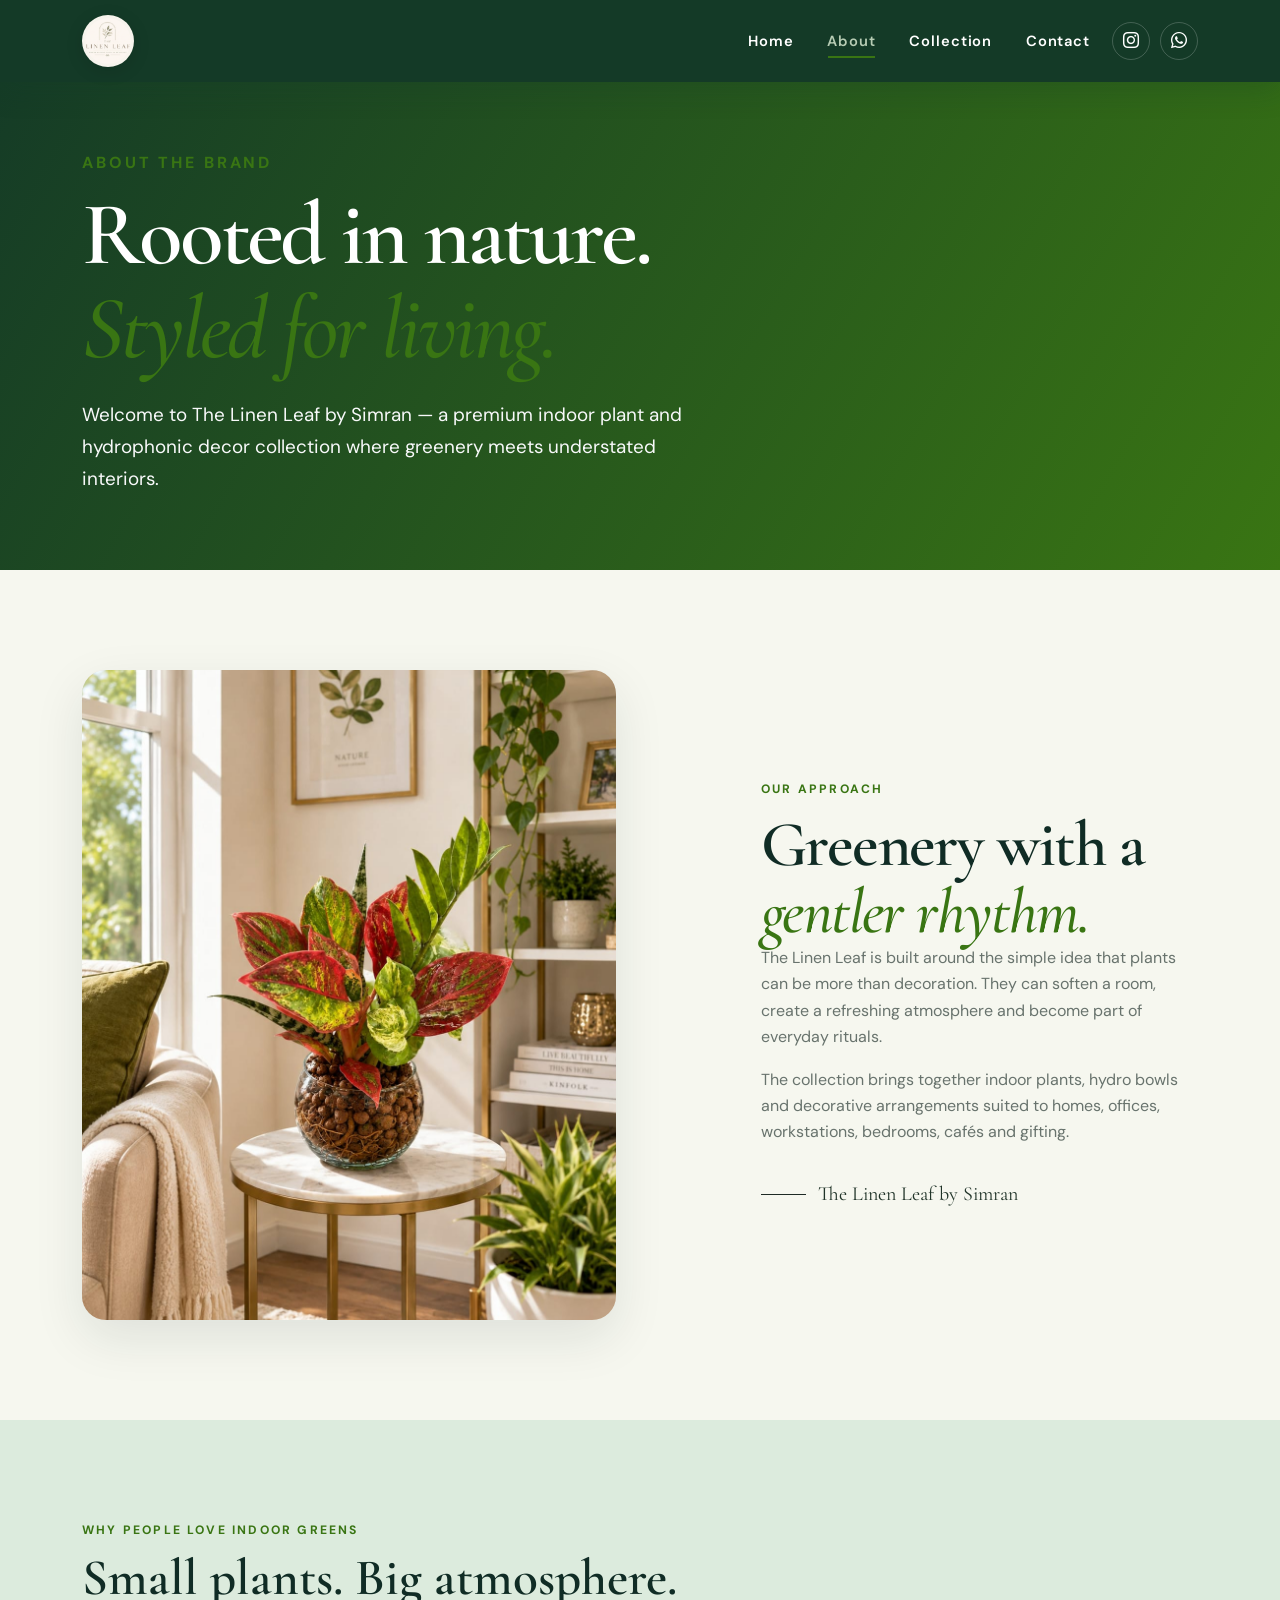
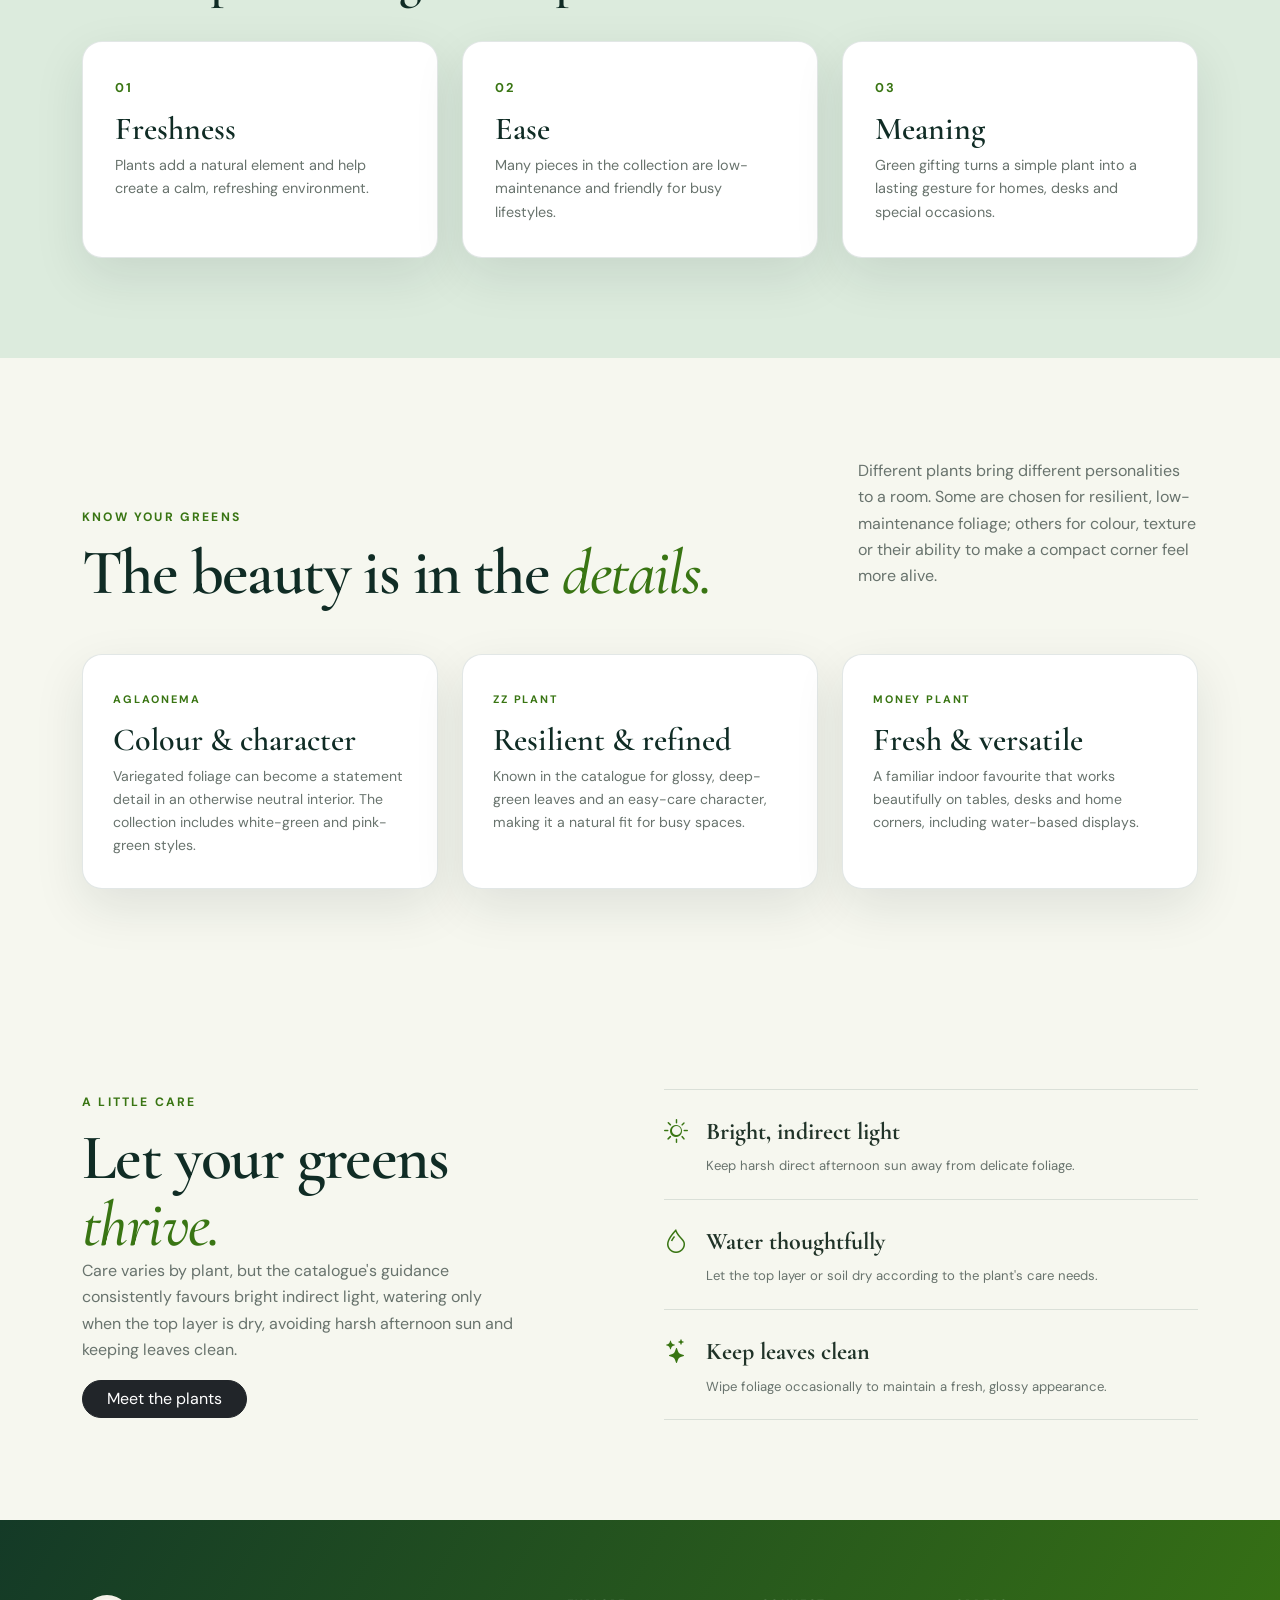
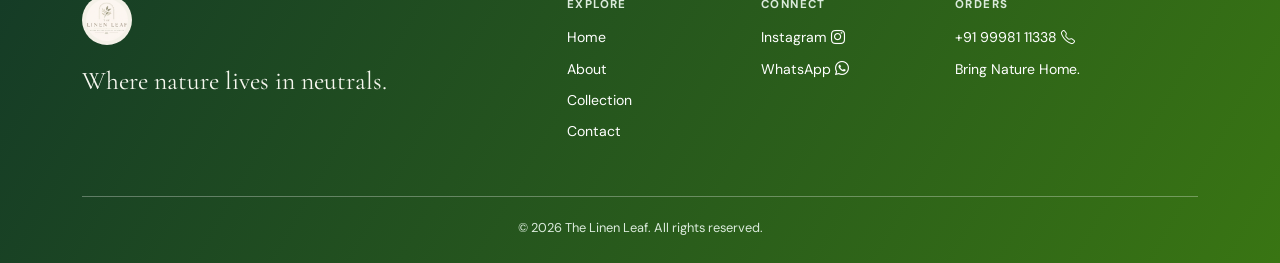
==== about.html @ dee474bd "Initial website upload" ====
<!DOCTYPE html>
<html lang="en">
<head>
  <meta charset="UTF-8">
  <meta name="viewport" content="width=device-width, initial-scale=1">
  <meta name="description" content="About The Linen Leaf by Simran.">
  <title>About | The Linen Leaf</title>
  <link rel="icon" href="assets/images/logo.webp">
  <link href="https://cdn.jsdelivr.net/npm/bootstrap@5.3.3/dist/css/bootstrap.min.css" rel="stylesheet">
  <link href="https://cdn.jsdelivr.net/npm/bootstrap-icons@1.11.3/font/bootstrap-icons.css" rel="stylesheet">
  <link href="https://fonts.googleapis.com/css2?family=Cormorant+Garamond:wght@500;600;700&family=DM+Sans:wght@400;500;600;700&display=swap" rel="stylesheet">
  <link rel="stylesheet" href="assets/css/style.css">
</head>
<body class="inner-page">
  <nav class="navbar navbar-expand-lg fixed-top site-nav" data-nav>
    <div class="container">
      <a class="navbar-brand brand-lockup" href="index.html" aria-label="The Linen Leaf home">
        <img src="assets/images/logo.webp" alt="The Linen Leaf logo">
        <!-- <span>The Linen Leaf</span> -->
      </a>
      <button class="navbar-toggler border-0 shadow-none" type="button" data-bs-toggle="collapse" data-bs-target="#mainNav" aria-controls="mainNav" aria-expanded="false" aria-label="Toggle navigation">
        <i class="bi bi-list fs-2"></i>
      </button>
      <div class="collapse navbar-collapse" id="mainNav">
        <ul class="navbar-nav ms-auto align-items-lg-center gap-lg-2">
          <li class="nav-item"><a class="nav-link" href="index.html">Home</a></li><li class="nav-item"><a class="nav-link active" href="about.html">About</a></li><li class="nav-item"><a class="nav-link" href="collection.html">Collection</a></li><li class="nav-item"><a class="nav-link" href="contact.html">Contact</a></li>
          <li class="nav-item social-nav-item">
            <a class="social-nav-link" href="https://instagram.com/the.linenleaf" target="_blank" rel="noopener" aria-label="Instagram">
              <i class="bi bi-instagram"></i>
            </a>
          </li>
          <li class="nav-item social-nav-item">
            <a class="social-nav-link" href="https://wa.me/919998111338" target="_blank" rel="noopener" aria-label="WhatsApp">
              <i class="bi bi-whatsapp"></i>
            </a>
          </li>
        </ul>
      </div>
    </div>
  </nav>

  <header class="page-hero">
    <div class="container">
      <div class="page-hero-copy reveal">
        <p class="eyebrow fs-6">About the brand</p>
        <h1>Rooted in nature.<br><em>Styled for living.</em></h1>
        <p class="text-light">Welcome to The Linen Leaf by Simran — a premium indoor plant and hydrophonic decor collection where greenery meets understated interiors.</p>
      </div>
    </div>
  </header>

  <main>
    <section class="section-space about-story">
      <div class="container">
        <div class="row g-5 align-items-center">
          <div class="col-lg-6 reveal">
            <div class="image-frame tall"><img src="assets/images/mixed-bouquet.jpg" alt="Mixed Bouquet Decorative plant arrangement" loading="lazy"></div>
          </div>
          <div class="col-lg-5 ms-auto reveal">
            <p class="eyebrow">Our approach</p>
            <h2 class="display-title">Greenery with a <em>gentler rhythm.</em></h2>
            <p class="body-copy">The Linen Leaf is built around the simple idea that plants can be more than decoration. They can soften a room, create a refreshing atmosphere and become part of everyday rituals.</p>
            <p class="body-copy">The collection brings together indoor plants, hydro bowls and decorative arrangements suited to homes, offices, workstations, bedrooms, cafés and gifting.</p>
            <div class="signature-line"><span></span> The Linen Leaf by Simran</div>
          </div>
        </div>
      </div>
    </section>

    <section class="soft-section section-space">
      <div class="container">
        <div class="section-heading reveal">
          <div><p class="eyebrow">Why people love indoor greens</p><h2>Small plants. Big atmosphere.</h2></div>
        </div>
        <div class="row g-4">
          <div class="col-md-4 reveal"><div class="number-card"><span>01</span><h3>Freshness</h3><p>Plants add a natural element and help create a calm, refreshing environment.</p></div></div>
          <div class="col-md-4 reveal"><div class="number-card"><span>02</span><h3>Ease</h3><p>Many pieces in the collection are low-maintenance and friendly for busy lifestyles.</p></div></div>
          <div class="col-md-4 reveal"><div class="number-card"><span>03</span><h3>Meaning</h3><p>Green gifting turns a simple plant into a lasting gesture for homes, desks and special occasions.</p></div></div>
        </div>
      </div>
    </section>

    <section class="plant-guide section-space">
      <div class="container">
        <div class="row align-items-end g-5 mb-5">
          <div class="col-lg-7 reveal"><p class="eyebrow">Know your greens</p><h2 class="display-title">The beauty is in the <em>details.</em></h2></div>
          <div class="col-lg-4 ms-auto reveal"><p class="muted-copy">Different plants bring different personalities to a room. Some are chosen for resilient, low-maintenance foliage; others for colour, texture or their ability to make a compact corner feel more alive.</p></div>
        </div>
        <div class="row g-4">
          <div class="col-md-4 reveal"><article class="guide-card"><span>Aglaonema</span><h3>Colour & character</h3><p>Variegated foliage can become a statement detail in an otherwise neutral interior. The collection includes white-green and pink-green styles.</p></article></div>
          <div class="col-md-4 reveal"><article class="guide-card"><span>ZZ Plant</span><h3>Resilient & refined</h3><p>Known in the catalogue for glossy, deep-green leaves and an easy-care character, making it a natural fit for busy spaces.</p></article></div>
          <div class="col-md-4 reveal"><article class="guide-card"><span>Money Plant</span><h3>Fresh & versatile</h3><p>A familiar indoor favourite that works beautifully on tables, desks and home corners, including water-based displays.</p></article></div>
        </div>
      </div>
    </section>

    <section class="care-section section-space">
      <div class="container">
        <div class="row align-items-center g-5">
          <div class="col-lg-5 reveal">
            <p class="eyebrow">A little care</p>
            <h2 class="display-title">Let your greens <em>thrive.</em></h2>
            <p class="body-copy">Care varies by plant, but the catalogue's guidance consistently favours bright indirect light, watering only when the top layer is dry, avoiding harsh afternoon sun and keeping leaves clean.</p>
            <a href="collection.html" class="btn btn-dark rounded-pill px-4">Meet the plants</a>
          </div>
          <div class="col-lg-6 ms-auto reveal">
            <div class="care-list">
              <div><i class="bi bi-brightness-high"></i><span><strong>Bright, indirect light</strong><small>Keep harsh direct afternoon sun away from delicate foliage.</small></span></div>
              <div><i class="bi bi-droplet"></i><span><strong>Water thoughtfully</strong><small>Let the top layer or soil dry according to the plant's care needs.</small></span></div>
              <div><i class="bi bi-stars"></i><span><strong>Keep leaves clean</strong><small>Wipe foliage occasionally to maintain a fresh, glossy appearance.</small></span></div>
            </div>
          </div>
        </div>
      </div>
    </section>
  </main>

  <footer class="site-footer"><div class="container"><div class="row g-5">
    <div class="col-lg-5"><img src="assets/images/logo.webp" class="footer-logo" alt="The Linen Leaf logo"><p class="footer-tagline">Where nature lives in neutrals.</p></div>
    <div class="col-6 col-lg-2"><p class="footer-label">Explore</p><a href="index.html">Home</a><a href="about.html">About</a><a href="collection.html">Collection</a><a href="contact.html">Contact</a></div>
    <div class="col-6 col-lg-2"><p class="footer-label">Connect</p><a href="https://instagram.com/the.linenleaf" target="_blank" rel="noopener">Instagram <i class="bi bi-instagram"></i></a><a href="https://wa.me/919998111338" target="_blank" rel="noopener">WhatsApp  <i class="bi bi-whatsapp"></i></a></div>
    <div class="col-lg-3"><p class="footer-label">Orders</p><a href="tel:+919998111338">+91 99981 11338 <i class="bi bi-telephone"></i></a><p class="small mt-2 mb-0">Bring Nature Home.</p></div>
  </div><div class="footer-bottom text-center">© <span data-year></span> The Linen Leaf. All rights reserved.</div></div></footer>
  <button class="back-top" data-back-top aria-label="Back to top"><i class="bi bi-arrow-up"></i></button>
  <script src="https://cdn.jsdelivr.net/npm/bootstrap@5.3.3/dist/js/bootstrap.bundle.min.js"></script><script src="assets/js/script.js"></script>
</body></html>
---- assets/css/style.css ----
/* FORCE THE LINEN LEAF GREEN THEME */

html,
body {
  background-color: #F6F7EF !important;
  color: #203328 !important;
}

.site-nav,
.site-nav.scrolled,
.site-nav.solid-nav,
nav.navbar {
  background-color: #143A27 !important;
}

.site-nav a,
nav.navbar a {
  color: #FFFFFF !important;
}

.site-footer,
footer {
  background-color: #143A27 !important;
  color: #FFFFFF !important;
}

.site-footer a,
footer a {
  color: #DCEBDD !important;
}

.hero,
.hero-section {
  background-color: #143A27 !important;
}

.page-hero {
  background: linear-gradient(120deg, #143A27, #397513) !important;
}

.statement-band,
.soft-section,
.catalogue-note {
  background-color: #DCEBDD !important;
}

button,
.btn-success,
.btn-primary,
.nav-cta {
  background-color: #1F5135 !important;
  border-color: #1F5135 !important;
  color: #FFFFFF !important;
}

button:hover,
.btn-success:hover,
.btn-primary:hover {
  background-color: #397513 !important;
  border-color: #397513 !important;
}

a {
  accent-color: #397513;
}

.form-control:focus,
.form-select:focus {
  border-color: #397513 !important;
  box-shadow: 0 0 0 0.2rem rgba(57, 117, 19, 0.18) !important;
}

.card,
.product-card,
.feature-card,
.contact-form-wrap {
  border-color: rgba(31, 81, 53, 0.14);
}

::selection {
  background: #397513;
  color: #FFFFFF;
}


/* =========================================
   THE LINEN LEAF - HEADER & FOOTER THEME
   ========================================= */

/* HEADER */
.site-nav,
.site-nav.scrolled,
.site-nav.solid-nav {
    background: #143A27 !important;
    background-color: #143A27 !important;
    box-shadow: 0 8px 28px rgba(20, 58, 39, 0.25) !important;
}

/* HEADER LOGO TEXT */
.site-nav .brand-lockup,
.site-nav .brand-lockup span {
    color: #FFFFFF !important;
}

/* NAVIGATION LINKS */
.site-nav .nav-link,
.site-nav .social-nav-link {
    color: #FFFFFF !important;
}

/* NAVIGATION HOVER */
.site-nav .nav-link:hover,
.site-nav .nav-link.active {
    color: #B7CCB4 !important;
}

/* NAVIGATION UNDERLINE */
.site-nav .nav-link::after {
    background: #397513 !important;
}

/* CONTACT BUTTON IN HEADER */
.site-nav .nav-cta {
    background: transparent !important;
    border: 1px solid #DCEBDD !important;
    color: #FFFFFF !important;
}

.site-nav .nav-cta:hover {
    background: #397513 !important;
    border-color: #397513 !important;
    color: #FFFFFF !important;
}

/* MOBILE MENU */
.site-nav .navbar-collapse {
    background-color: #143A27 !important;
}

/* MOBILE MENU TOGGLE */
.site-nav .navbar-toggler {
    color: #FFFFFF !important;
    border-color: #DCEBDD !important;
}

/* FOOTER */
.site-footer {
    background: #143A27 !important;
    background-color: #143A27 !important;
    color: #FFFFFF !important;
}

/* FOOTER HEADINGS */
.site-footer .footer-label {
    color: #B7CCB4 !important;
}

/* FOOTER BRAND TAGLINE */
.site-footer .footer-tagline {
    color: #DCEBDD !important;
}

/* FOOTER LINKS */
.site-footer a {
    color: #FFFFFF !important;
}

/* FOOTER LINK HOVER */
.site-footer a:hover {
    color: #B7CCB4 !important;
    opacity: 1 !important;
}

/* FOOTER BOTTOM COPYRIGHT */
.site-footer .footer-bottom {
    color: #DCEBDD !important;
    border-top-color: rgba(220, 235, 221, 0.25) !important;
}


* {
  box-sizing: border-box
}

html {
  scroll-behavior: smooth
}

body {
  margin: 0;
  background: var(--paper);
  color: var(--ink);
  font-family: "DM Sans", sans-serif;
  line-height: 1.7
}

h1,
h2,
h3 {
  font-family: "Cormorant Garamond", serif;
  line-height: .95;
  font-weight: 600
}

a {
  color: inherit;
  text-decoration: none
}

.site-nav {
  padding: 10px 0;
  background: rgba(23, 38, 31, .96);
  backdrop-filter: blur(18px);
  -webkit-backdrop-filter: blur(18px);
  box-shadow: 0 8px 28px rgba(10, 20, 15, .16);
  color: #fff;
  transition: background .25s ease, box-shadow .25s ease, padding .25s ease;
  z-index: 1030;
}

.site-nav.scrolled,
.site-nav.solid-nav {
  background: rgba(23, 38, 31, .985);
  box-shadow: 0 10px 32px rgba(10, 20, 15, .22);
}

.brand-lockup {
  display: flex;
  align-items: center;
  gap: 12px;
  font-family: "Cormorant Garamond", serif;
  font-size: 1.45rem;
  font-weight: 700;
  letter-spacing: .045em;
  color: #fff !important;
  white-space: nowrap;
}

.brand-lockup img {
  width: 68px;
  height: 68px;
  object-fit: contain;
  border-radius: 50%;
  background: #F7F4ED;
  padding: 3px;
  box-shadow: 0 4px 18px rgba(0, 0, 0, .12);
}

.nav-link {
  font-size: .84rem;
  letter-spacing: .06em;
  padding: .62rem .82rem !important;
  position: relative;
  color: rgba(255, 255, 255, .9) !important;
  transition: color .2s ease;
}

.nav-link:hover,
.nav-link.active {
  color: #fff !important
}

.nav-link:after {
  content: "";
  position: absolute;
  left: .82rem;
  right: .82rem;
  bottom: .28rem;
  height: 2px;
  background: var(--gold);
  transform: scaleX(0);
  transform-origin: left;
  transition: .25s
}

.nav-link:hover:after,
.nav-link.active:after {
  transform: scaleX(1)
}

.nav-cta {
  border: 1px solid rgba(255, 255, 255, .48);
  border-radius: 100px;
  margin-left: .35rem;
  padding-left: 1.05rem !important;
  padding-right: 1.05rem !important
}

.nav-cta:hover {
  background: #fff;
  color: var(--deep) !important
}

.nav-cta:after {
  display: none
}

.social-nav-item {
  margin-left: 2px
}

.social-nav-link {
  width: 39px;
  height: 39px;
  border: 1px solid rgba(255, 255, 255, .25);
  border-radius: 50%;
  display: grid;
  place-items: center;
  color: #fff !important;
  font-size: 1rem;
  transition: transform .2s ease, background .2s ease, border-color .2s ease;
}

.social-nav-link:hover {
  transform: translateY(-2px);
  background: rgba(255, 255, 255, .12);
  border-color: rgba(255, 255, 255, .6)
}

.navbar-toggler {
  color: #fff !important
}

.navbar-toggler:focus {
  box-shadow: 0 0 0 .2rem rgba(197, 166, 107, .25) !important
}

.hero {
  min-height: 100vh;
  position: relative;
  display: flex;
  align-items: center;
  overflow: hidden;
  background: var(--deep)
}

.hero-video {
  position: absolute;
  inset: 0;
  width: 100%;
  height: 100%;
  object-fit: cover
}

.hero-overlay {
  position: absolute;
  inset: 0;
  background: linear-gradient(90deg, rgba(12, 25, 18, .76), rgba(20, 39, 29, .28) 65%, rgba(12, 25, 18, .42))
}

.hero-content {
  position: relative;
  z-index: 2;
  color: #fff
}

.hero-copy {
  max-width: 760px;
  padding-top: 60px
}

.eyebrow {
  font-size: .72rem;
  letter-spacing: .22em;
  text-transform: uppercase;
  font-weight: 700;
  margin-bottom: 1rem;
  color: var(--sage)
}

.hero .eyebrow,
.hero-copy .eyebrow {
  color: rgba(255, 255, 255, .78)
}

.hero h1 {
  font-size: clamp(4rem, 9vw, 8.4rem);
  margin: 0 0 1.5rem;
  letter-spacing: -.04em
}

em {
  font-style: italic;
  font-weight: 500
}

.hero-lead {
  font-size: 1.05rem;
  max-width: 580px;
  color: rgba(255, 255, 255, .86);
  margin-bottom: 2rem
}

.hero-scroll {
  position: absolute;
  z-index: 2;
  bottom: 32px;
  right: 4%;
  color: #fff;
  display: flex;
  gap: 12px;
  align-items: center;
  font-size: .72rem;
  letter-spacing: .15em;
  text-transform: uppercase;
  writing-mode: vertical-rl
}

.hero-scroll i {
  font-size: 1rem
}

.section-space {
  padding: 110px 0
}

.display-title {
  font-size: clamp(3rem, 6vw, 5.8rem);
  letter-spacing: -.03em;
  margin: 0
}

.muted-copy,
.body-copy {
  color: var(--muted);
  font-size: 1rem
}

.text-link {
  display: inline-flex;
  align-items: center;
  gap: 8px;
  font-size: .82rem;
  font-weight: 700;
  letter-spacing: .05em;
  text-transform: uppercase;
  border-bottom: 1px solid var(--ink);
  padding-bottom: 4px
}

.section-heading {
  display: flex;
  align-items: end;
  justify-content: space-between;
  margin-bottom: 38px
}

.section-heading h2 {
  font-size: clamp(2.5rem, 5vw, 4.3rem);
  margin: 0
}

.feature-card,
.product-card {
  height: 100%;
  background: #fff;
  border: 1px solid var(--line);
  overflow: hidden;
  transition: .35s ease
}

.feature-card:hover,
.product-card:hover {
  transform: translateY(-7px);
  box-shadow: 0 20px 50px rgba(36, 42, 34, .1)
}

.feature-card img {
  width: 100%;
  height: 470px;
  object-fit: cover
}

.feature-body {
  padding: 25px 26px 30px
}

.feature-body span,
.product-image span {
  font-size: .66rem;
  text-transform: uppercase;
  letter-spacing: .15em;
  color: var(--sage);
  font-weight: 700
}

.feature-body h3 {
  font-size: 2rem;
  margin: 10px 0
}

.feature-body p,
.product-body p {
  color: var(--muted);
  font-size: .9rem;
  margin-bottom: 0
}

.statement-band {
  background: linear-gradient(135deg, var(--mint), var(--cream));
  padding: 105px 0
}

.statement-inner {
  text-align: center;
  max-width: 850px;
  margin: auto
}

.statement-inner h2 {
  font-size: clamp(3.8rem, 8vw, 7.2rem);
  letter-spacing: -.04em;
  margin: 0 0 35px
}

.benefit {
  padding: 30px 0;
  border-top: 1px solid var(--line)
}

.benefit i {
  font-size: 1.6rem;
  color: var(--terracotta)
}

.benefit h3 {
  font-size: 1.8rem;
  margin: 17px 0 7px
}

.benefit p {
  color: var(--muted);
  font-size: .9rem;
  margin: 0
}

.site-footer {
  background: var(--deep);
  color: #f4f1e8;
  padding: 75px 0 25px
}

/* .footer-logo {
  width: 100px;
  height: 100px;
  object-fit: contain;
  background: #f4f1e8;
  border-radius: 50%;
  padding: 4px
} */

/* Keep the footer logo perfectly circular on every page */
.site-footer .footer-logo {
  display: block;
  width: 50px;
  height: 50px;
  /* min-width: 100px;
  max-width: 100px; */
  aspect-ratio: 1 / 1;
  object-fit: contain;
  object-position: center;
  border-radius: 50%;
  background: #f4f1e8;
  padding: 4px;
  box-sizing: border-box;
  flex-shrink: 0;
}

.footer-tagline {
  font-family: "Cormorant Garamond", serif;
  font-size: 1.6rem;
  margin-top: 18px
}

.footer-label {
  font-size: .65rem;
  text-transform: uppercase;
  letter-spacing: .2em;
  color: #aab2a2;
  margin-bottom: 14px
}

.site-footer a {
  display: block;
  color: #eef0e9;
  margin-bottom: 7px;
  font-size: .88rem
}

.site-footer a:hover {
  opacity: .65
}

.footer-bottom {
  border-top: 1px solid rgba(255, 255, 255, .14);
  margin-top: 55px;
  padding-top: 18px;
  color: #aab2a2;
  font-size: .75rem
}

.back-top {
  position: fixed;
  right: 22px;
  bottom: 22px;
  width: 45px;
  height: 45px;
  border: 0;
  border-radius: 50%;
  background: var(--ink);
  color: #fff;
  display: grid;
  place-items: center;
  opacity: 0;
  visibility: hidden;
  transition: .3s;
  z-index: 20
}

.back-top.show {
  opacity: 1;
  visibility: visible
}

.page-hero {
  padding: 190px 0 100px;
  background: var(--cream);
  min-height: 65vh;
  display: flex;
  align-items: end
}

.page-hero-copy {
  max-width: 900px
}

.page-hero h1 {
  font-size: clamp(4rem, 9vw, 8rem);
  letter-spacing: -.05em;
  margin: 0 0 25px
}

.page-hero-copy>p:last-child {
  max-width: 620px;
  color: var(--muted);
  font-size: 1.05rem
}

.collection-hero {
  background: linear-gradient(120deg, #E5EEE4, #F7F4ED)
}

.contact-hero {
  background: linear-gradient(120deg, #DDE8DC, #F7F4ED)
}

.image-frame {
  background: #e8e3d8;
  overflow: hidden
}

.image-frame img {
  width: 100%;
  height: 100%;
  object-fit: cover
}

.image-frame.tall {
  height: 650px
}

.signature-line {
  margin-top: 32px;
  display: flex;
  align-items: center;
  gap: 12px;
  font-family: "Cormorant Garamond", serif;
  font-size: 1.25rem
}

.signature-line span {
  width: 45px;
  height: 1px;
  background: var(--ink)
}

.soft-section {
  background: #f0ede5
}

.number-card {
  padding: 34px;
  border: 1px solid var(--line);
  height: 100%;
  background: rgba(255, 255, 255, .45)
}

.number-card span {
  font-size: .72rem;
  letter-spacing: .16em;
  color: var(--sage)
}

.number-card h3 {
  font-size: 2.3rem;
  margin: 35px 0 10px
}

.number-card p {
  color: var(--muted);
  font-size: .9rem;
  margin: 0
}

.care-section {
  background: var(--paper)
}

.care-list {
  border-top: 1px solid var(--line)
}

.care-list>div {
  display: flex;
  gap: 22px;
  padding: 25px 0;
  border-bottom: 1px solid var(--line)
}

.care-list i {
  font-size: 1.5rem;
  color: var(--sage)
}

.care-list strong {
  display: block;
  font-family: "Cormorant Garamond", serif;
  font-size: 1.5rem
}

.care-list small {
  display: block;
  color: var(--muted);
  font-size: .82rem
}

.filter-row {
  display: flex;
  gap: 9px;
  flex-wrap: wrap;
  margin-bottom: 42px
}

.filter-btn {
  border: 1px solid var(--line);
  background: transparent;
  padding: 9px 18px;
  border-radius: 100px;
  font-size: .75rem;
  text-transform: uppercase;
  letter-spacing: .1em;
  font-weight: 700;
  transition: .25s
}

.filter-btn:hover,
.filter-btn.active {
  background: var(--sage);
  color: #fff;
  border-color: var(--sage)
}

.product-image {
  position: relative;
  background: #e9e4da;
  cursor: zoom-in;
  overflow: hidden
}

.product-image img {
  width: 100%;
  height: 450px;
  object-fit: cover;
  display: block;
  transition: transform .55s ease
}

.product-image:hover img {
  transform: scale(1.045)
}

.product-image span {
  position: absolute;
  left: 16px;
  top: 16px;
  background: rgba(255, 255, 255, .88);
  padding: 6px 10px;
  border-radius: 100px
}

.product-body {
  padding: 24px 24px 28px
}

.product-body h3 {
  font-size: 2rem;
  margin: 9px 0 12px
}

.product-body .text-link {
  margin-top: 20px
}

.product-item.hide {
  display: none
}

.catalogue-note {
  margin-top: 55px;
  background: var(--cream);
  padding: 26px 30px;
  display: flex;
  align-items: center;
  gap: 18px
}

.catalogue-note>div {
  font-size: 1.5rem;
  color: var(--sage)
}

.catalogue-note p {
  margin: 0;
  flex: 1;
  color: var(--muted);
  font-size: .88rem
}

.catalogue-note strong {
  color: var(--ink)
}

.contact-main {
  background: var(--paper)
}

.contact-cards {
  margin-top: 35px;
  border-top: 1px solid var(--line)
}

.contact-card {
  display: flex;
  align-items: center;
  gap: 15px;
  padding: 20px 0;
  border-bottom: 1px solid var(--line);
  transition: .2s
}

.contact-card:hover {
  padding-left: 8px
}

.contact-card .contact-icon {
  width: 44px;
  height: 44px;
  border-radius: 50%;
  display: grid;
  place-items: center;
  background: var(--cream);
  color: var(--sage);
  flex: none
}

.contact-card span:nth-child(2) {
  flex: 1
}

.contact-card small,
.contact-card strong {
  display: block
}

.contact-card small {
  color: var(--muted);
  font-size: .72rem
}

.contact-card strong {
  font-family: "Cormorant Garamond", serif;
  font-size: 1.45rem
}

.contact-form-wrap {
  background: var(--cream);
  padding: 42px
}

.contact-form-wrap label {
  font-size: .72rem;
  text-transform: uppercase;
  letter-spacing: .12em;
  font-weight: 700;
  margin-bottom: 7px
}

.form-control,
.form-select {
  border: 0;
  border-bottom: 1px solid var(--line);
  border-radius: 0;
  background: transparent;
  padding: 12px 0;
  color: var(--ink)
}

.form-control:focus,
.form-select:focus {
  box-shadow: none;
  border-color: var(--ink);
  background: transparent
}

.form-message {
  margin-top: 18px;
  font-size: .84rem;
  color: var(--sage)
}

.statement-band.compact {
  padding: 90px 0
}

.reveal {
  opacity: 0;
  transform: translateY(22px);
  transition: opacity .8s ease, transform .8s ease
}

.reveal.visible {
  opacity: 1;
  transform: none
}

@media(max-width:991.98px) {
  .site-nav {
    padding: 8px 0;
    background: rgba(23, 38, 31, .985)
  }

  .brand-lockup img {
    width: 62px;
    height: 62px
  }

  .brand-lockup span {
    font-size: 1.28rem
  }

  .navbar-collapse {
    padding: 12px 0 8px
  }

  .navbar-nav {
    align-items: stretch !important
  }

  .nav-link {
    padding: .72rem .25rem !important
  }

  .nav-link:after {
    left: .25rem;
    right: auto;
    width: 42px
  }

  .nav-cta {
    display: inline-block;
    margin: .25rem 0 .35rem;
    padding: .65rem 1rem !important;
    width: max-content
  }

  .social-nav-item {
    display: inline-block;
    margin: .35rem 6px 0 0
  }

  .social-nav-link {
    width: 42px;
    height: 42px
  }

  .hero-copy {
    padding-top: 110px
  }

  .hero-scroll {
    display: none;
  }

  .section-space {
    padding: 80px 0
  }

  .image-frame.tall {
    height: 500px
  }

  .product-image img {
    height: 390px
  }
}

@media(max-width:575.98px) {
  .brand-lockup span {
    font-size: 1.12rem
  }

  .brand-lockup img {
    width: 58px;
    height: 58px
  }

  .brand-lockup {
    gap: 9px;
    font-size: 1.2rem
  }

  .hero h1 {
    font-size: 4rem
  }

  .page-hero {
    padding: 150px 0 75px;
    min-height: 58vh
  }

  .page-hero h1 {
    font-size: 4.3rem
  }

  .feature-card img,
  .product-image img {
    height: 360px
  }

  .contact-form-wrap {
    padding: 25px
  }

  .catalogue-note {
    align-items: flex-start;
    flex-wrap: wrap;
    padding: 22px
  }
}

.product-meta {
  display: flex;
  justify-content: space-between;
  align-items: center;
  gap: 12px;
  margin-bottom: 8px
}

.product-meta span {
  font-size: .65rem;
  text-transform: uppercase;
  letter-spacing: .16em;
  color: var(--sage);
  font-weight: 700
}

.product-meta strong {
  font-family: "Cormorant Garamond", serif;
  font-size: 1.45rem;
  white-space: nowrap;
  color: var(--deep)
}

.mini-points {
  margin-top: 30px;
  border-top: 1px solid var(--line)
}

.mini-points>div {
  display: grid;
  grid-template-columns: 40px 1fr;
  column-gap: 14px;
  padding: 16px 0;
  border-bottom: 1px solid var(--line)
}

.mini-points span {
  grid-row: 1 / span 2;
  color: var(--sage);
  font-size: .7rem;
  letter-spacing: .1em;
  padding-top: 4px
}

.mini-points strong {
  font-family: "Cormorant Garamond", serif;
  font-size: 1.45rem
}

.mini-points small {
  color: var(--muted);
  font-size: .8rem
}

.plant-note {
  height: 100%;
  padding: 30px;
  background: #f0ede5;
  border: 1px solid var(--line)
}

.plant-note i {
  font-size: 1.5rem;
  color: var(--sage)
}

.plant-note h3 {
  font-size: 2rem;
  margin: 22px 0 8px
}

.plant-note p {
  color: var(--muted);
  font-size: .88rem;
  margin: 0
}

.guide-card {
  height: 100%;
  padding: 30px;
  border-top: 2px solid var(--deep);
  background: rgba(255, 255, 255, .35)
}

.guide-card>span {
  font-size: .68rem;
  text-transform: uppercase;
  letter-spacing: .17em;
  color: var(--sage);
  font-weight: 700
}

.guide-card h3 {
  font-size: 2.1rem;
  margin: 24px 0 10px
}

.guide-card p {
  color: var(--muted);
  font-size: .88rem;
  margin: 0
}

/* Collection image lightbox */
.collection-image-btn {
  display: block;
  width: 100%;
  padding: 0;
  border: 0;
  background: none;
  text-align: inherit;
  cursor: zoom-in;
  position: relative
}

.collection-image-btn::after {
  content: "View image";
  position: absolute;
  right: 15px;
  bottom: 15px;
  background: rgba(40, 49, 39, .86);
  color: #fff;
  border-radius: 999px;
  padding: 7px 12px;
  font-size: .66rem;
  letter-spacing: .1em;
  text-transform: uppercase;
  opacity: 0;
  transform: translateY(6px);
  transition: .25s ease
}

.product-image:hover .collection-image-btn::after {
  opacity: 1;
  transform: none
}

.image-lightbox {
  background: #1f2721;
  border: 0;
  border-radius: 0;
  overflow: hidden;
  box-shadow: 0 25px 80px rgba(0, 0, 0, .35)
}

.lightbox-image {
  width: 100%;
  height: min(78vh, 760px);
  object-fit: contain;
  background: #1f2721;
  display: block
}

.lightbox-caption {
  padding: 15px 22px;
  color: #f5f1e9;
  display: flex;
  justify-content: space-between;
  gap: 20px;
  align-items: center;
  font-size: .85rem
}

.lightbox-caption strong {
  font-family: "Cormorant Garamond", serif;
  font-size: 1.35rem;
  font-weight: 600
}

@media(max-width:575.98px) {
  .lightbox-image {
    height: 65vh
  }

  .collection-image-btn::after {
    opacity: 1;
    transform: none
  }
}

/* =========================================================
   THE LINEN LEAF — RESPONSIVE V4
   Bootstrap 5.3 + custom responsive styling
   ========================================================= */

:root {
  --forest: #173c32;
  --forest-dark: #102c25;
  --sage: #8ea596;
  --sage-light: #dfe8df;
  --ivory: #f7f4ec;
  --cream: #eee9dc;
  --terracotta: #397513;
  --gold: #c6a66b;
  --ink: #1e2a25;
  --muted: #68736d;
  --white: #fff;
  --border: rgba(23, 60, 50, .12);
  --shadow: 0 18px 50px rgba(16, 44, 37, .10);
  --radius: 24px;
}

*,
*::before,
*::after {
  box-sizing: border-box
}

html {
  scroll-behavior: smooth;
  overflow-x: hidden;
}

body {
  margin: 0;
  font-family: "DM Sans", Arial, sans-serif;
  color: var(--ink);
  background: var(--ivory);
  overflow-x: hidden;
  line-height: 1.65;
}

img,
video {
  max-width: 100%;
  height: auto;
}

a {
  color: inherit;
  text-decoration: none;
}

button,
input,
select,
textarea {
  font: inherit;
}

.container {
  width: 100%;
}

.site-nav {
  min-height: 82px;
  padding: 12px 0;
  background: rgba(16, 44, 37, .97);
  z-index: 1050;
  transition: .3s ease;
}

.site-nav .container {
  min-width: 0;
}

.brand-lockup {
  display: flex;
  align-items: center;
  min-width: 0;
  padding: 0;
}

.brand-lockup img {
  width: auto;
  max-width: 190px;
  height: 52px;
  object-fit: contain;
  display: block;
}

.navbar-toggler {
  color: #fff !important;
  padding: .25rem .5rem;
}

.navbar-toggler:focus {
  box-shadow: none;
}

.navbar-nav {
  min-width: 0;
}

.nav-link {
  color: rgba(255, 255, 255, .86) !important;
  font-weight: 600;
  font-size: .92rem;
  padding: .6rem .8rem !important;
  transition: .2s ease;
}

.nav-link:hover,
.nav-link.active {
  color: #fff !important;
}

.nav-cta {
  border: 1px solid rgba(255, 255, 255, .35);
  border-radius: 999px;
  margin-left: .25rem;
  padding-inline: 1rem !important;
}

.social-nav-item {
  margin-left: .1rem;
}

.social-nav-link {
  width: 38px;
  height: 38px;
  display: inline-flex;
  align-items: center;
  justify-content: center;
  border: 1px solid rgba(255, 255, 255, .2);
  border-radius: 50%;
  color: #fff;
  transition: .2s ease;
}

.social-nav-link:hover {
  background: rgba(255, 255, 255, .12);
}

.hero {
  position: relative;
  min-height: 100svh;
  display: flex;
  align-items: center;
  isolation: isolate;
  overflow: hidden;
  color: #fff;
  background: var(--forest);
}

.hero-video {
  position: absolute;
  inset: 0;
  width: 100%;
  height: 100%;
  object-fit: cover;
  z-index: -3;
}

.hero-overlay {
  position: absolute;
  inset: 0;
  background: linear-gradient(90deg, rgba(9, 28, 23, .82), rgba(9, 28, 23, .42) 55%, rgba(9, 28, 23, .22));
  z-index: -2;
}

.hero-content {
  position: relative;
  z-index: 1;
  padding-top: 90px;
  padding-bottom: 80px;
}

.hero-copy {
  max-width: 760px;
}

.eyebrow {
  margin: 0 0 12px;
  color: var(--terracotta);
  font-size: .76rem;
  font-weight: 700;
  letter-spacing: .18em;
  text-transform: uppercase;
}

.hero .eyebrow {
  color: #e4c98e;
}

h1,
h2,
h3 {
  font-family: "Cormorant Garamond", Georgia, serif;
  color: var(--forest-dark);
  line-height: 1.05;
}

.hero h1,
.page-hero h1 {
  color: #fff;
  font-size: clamp(3rem, 7vw, 6.7rem);
  font-weight: 600;
  letter-spacing: -.035em;
  margin: 0 0 22px;
}

h1 em,
h2 em {
  font-weight: 500;
  color: var(--terracotta);
}

.hero h1 em,
.page-hero h1 em {
  color: var(--terracotta);
}

.hero-lead,
.page-hero-copy>p:last-child {
  max-width: 650px;
  font-size: clamp(1rem, 1.5vw, 1.18rem);
  line-height: 1.7;
}

/* FINAL FIX: HERO SCROLL TEXT AND ARROW */

.hero .hero-scroll {
  position: absolute !important;
  left: 50% !important;
  right: auto !important;
  bottom: 30px !important;
  top: auto !important;
  transform: translateX(-50%) !important;

  display: flex !important;
  flex-direction: row !important;
  align-items: center !important;
  justify-content: center !important;
  gap: 12px !important;

  margin: 0 !important;
  padding: 10px 16px !important;

  color: #397513 !important;
  writing-mode: horizontal-tb !important;
  font-size: 23px !important;
  letter-spacing: 2px !important;
  font-weight: 600 !important;

  z-index: 20 !important;
  opacity: 1 !important;
  visibility: visible !important;
}

.hero .hero-scroll span {
  display: inline-block !important;
  margin: 0 !important;
  color: #397513 !important;
}

.hero .hero-scroll i {
  display: inline-block !important;
  color: #397513 !important;
  font-size: 18px !important;
}

/* Mobile positioning */
@media (max-width: 767.98px) {
  .hero .hero-scroll {
    bottom: 18px !important;
    font-size: 11px !important;
    letter-spacing: 1.5px !important;
  }
}

.section-space {
  padding-top: 100px;
  padding-bottom: 100px;
}

.display-title {
  margin: 0;
  font-size: clamp(2.5rem, 5vw, 4.7rem);
  letter-spacing: -.025em;
}

.muted-copy,
.body-copy {
  color: var(--muted);
  font-size: 1rem;
}

.text-link {
  display: inline-flex;
  align-items: center;
  gap: 8px;
  font-weight: 700;
  color: var(--forest);
  border-bottom: 1px solid rgba(23, 60, 50, .25);
  padding-bottom: 3px;
}

.text-link:hover {
  color: var(--terracotta);
}

.mini-points {
  margin-top: 35px;
  display: grid;
  gap: 0;
}

.mini-points>div {
  display: grid;
  grid-template-columns: 44px 150px 1fr;
  gap: 14px;
  align-items: center;
  padding: 17px 0;
  border-top: 1px solid var(--border);
}

.mini-points span {
  color: var(--terracotta);
  font-weight: 700;
}

.mini-points strong {
  color: var(--forest);
}

.mini-points small {
  color: var(--muted);
}

.feature-card,
.number-card,
.guide-card,
.plant-note,
.benefit,
.product-card,
.contact-form-wrap,
.contact-card {
  background: #fff;
  border: 1px solid var(--border);
  box-shadow: var(--shadow);
}

.feature-card {
  height: 100%;
  overflow: hidden;
  border-radius: var(--radius);
}

.feature-card img {
  width: 100%;
  height: 360px;
  object-fit: cover;
  display: block;
}

.feature-body {
  padding: 25px;
}

.feature-body span,
.product-meta {
  color: var(--terracotta);
  font-size: .78rem;
  font-weight: 700;
  text-transform: uppercase;
  letter-spacing: .08em;
}

.feature-body h3,
.product-body h3 {
  font-size: 1.75rem;
  margin: 8px 0;
}

.feature-body p,
.product-body p {
  color: var(--muted);
  margin-bottom: 0;
}

.section-heading {
  display: flex;
  align-items: flex-end;
  justify-content: space-between;
  gap: 30px;
  margin-bottom: 35px;
}

.section-heading h2 {
  margin: 0;
  font-size: clamp(2.2rem, 4vw, 3.8rem);
}

.plant-note {
  height: 100%;
  border-radius: 20px;
  padding: 30px;
}

.plant-note i,
.benefit i {
  font-size: 2rem;
  color: var(--terracotta);
}

.plant-note h3,
.benefit h3 {
  font-size: 1.7rem;
  margin: 18px 0 8px;
}

.plant-note p,
.benefit p {
  color: var(--muted);
  margin: 0;
}

.statement-band {
  padding: 100px 0;
  background: var(--sage-light);
}

.statement-inner {
  max-width: 850px;
  text-align: center;
  margin: auto;
}

.statement-inner h2 {
  font-size: clamp(2.8rem, 6vw, 5.6rem);
  margin-bottom: 30px;
}

.benefit {
  height: 100%;
  padding: 28px;
  border-radius: 20px;
}

.page-hero {
  min-height: 500px;
  display: flex;
  align-items: flex-end;
  background:
    linear-gradient(90deg, rgba(16, 44, 37, .94), rgba(16, 44, 37, .68)),
    var(--forest);
  color: #fff;
  padding: 150px 0 75px;
}

.page-hero-copy {
  max-width: 820px;
}

.page-hero-copy>p:last-child {
  margin-bottom: 0;
}

.image-frame {
  overflow: hidden;
  border-radius: var(--radius);
  box-shadow: var(--shadow);
}

.image-frame img {
  width: 100%;
  display: block;
  object-fit: cover;
}

.image-frame.tall img {
  min-height: 620px;
}

.soft-section {
  background: #ebe9df;
}

.number-card {
  height: 100%;
  padding: 32px;
  border-radius: 20px;
}

.number-card>span {
  color: var(--terracotta);
  font-weight: 700;
  font-size: .8rem;
}

.number-card h3,
.guide-card h3 {
  font-size: 2rem;
  margin: 12px 0 8px;
}

.number-card p,
.guide-card p {
  color: var(--muted);
  margin: 0;
}

.guide-card {
  height: 100%;
  border-radius: 20px;
  padding: 30px;
}

.guide-card>span {
  color: var(--terracotta);
  font-weight: 700;
}

.care-list {
  border-top: 1px solid var(--border);
}

.care-list>div {
  display: flex;
  gap: 18px;
  padding: 22px 0;
  border-bottom: 1px solid var(--border);
}

.care-list i {
  font-size: 1.5rem;
  color: var(--terracotta);
}

.care-list span {
  display: grid;
  gap: 4px;
}

.care-list small {
  color: var(--muted);
}

.collection-main {
  background: var(--ivory);
}

.filter-row {
  display: flex;
  flex-wrap: wrap;
  gap: 10px;
  margin-bottom: 35px;
}

.filter-btn {
  border: 1px solid rgba(23, 60, 50, .22);
  background: transparent;
  color: var(--forest);
  border-radius: 999px;
  padding: 9px 17px;
  cursor: pointer;
  transition: .2s ease;
}

.filter-btn:hover,
.filter-btn.active {
  background: var(--forest);
  color: #fff;
}

.product-card {
  height: 100%;
  overflow: hidden;
  border-radius: 20px;
  display: flex;
  flex-direction: column;
}

.product-image {
  background: #e9e5d8;
  aspect-ratio: 4/3;
  overflow: hidden;
}

.collection-image-btn {
  display: block;
  width: 100%;
  height: 100%;
  border: 0;
  padding: 0;
  background: none;
  cursor: zoom-in;
}

.collection-image-btn img {
  width: 100%;
  height: 100%;
  object-fit: cover;
  display: block;
  transition: transform .4s ease;
}

.product-card:hover .collection-image-btn img {
  transform: scale(1.04);
}

.product-body {
  padding: 22px;
  display: flex;
  flex: 1;
  flex-direction: column;
}

.product-body .text-link {
  margin-top: auto;
  align-self: flex-start;
  padding-top: 16px;
}

.catalogue-note {
  margin-top: 45px;
  display: flex;
  align-items: center;
  gap: 20px;
  padding: 24px;
  background: var(--sage-light);
  border-radius: 20px;
}

.catalogue-note>div {
  font-size: 1.6rem;
}

.catalogue-note p {
  flex: 1;
  margin: 0;
}

.image-lightbox {
  background: #111;
  border: 0;
  border-radius: 15px;
  overflow: hidden;
}

.lightbox-image {
  width: 100%;
  max-height: 80vh;
  object-fit: contain;
  display: block;
}

.lightbox-caption {
  color: #fff;
  display: flex;
  justify-content: space-between;
  gap: 15px;
  padding: 12px 18px;
}

.lightbox-caption span {
  opacity: .65;
  font-size: .8rem;
}

.contact-main {
  background: var(--ivory);
}

.contact-cards {
  display: grid;
  gap: 12px;
  margin-top: 30px;
}

.contact-card {
  display: flex;
  align-items: center;
  gap: 14px;
  padding: 17px;
  border-radius: 16px;
  transition: .2s ease;
}

.contact-card:hover {
  transform: translateY(-2px);
}

.contact-icon {
  width: 44px;
  height: 44px;
  border-radius: 50%;
  display: flex;
  align-items: center;
  justify-content: center;
  background: var(--sage-light);
  color: var(--forest);
  flex: 0 0 auto;
}

.contact-card>span:nth-child(2) {
  display: grid;
  min-width: 0;
  flex: 1;
}

.contact-card small {
  color: var(--muted);
}

.contact-card strong {
  overflow-wrap: anywhere;
}

.contact-form-wrap {
  padding: 35px;
  border-radius: 24px;
}

.contact-form-wrap label {
  display: block;
  font-size: .85rem;
  font-weight: 700;
  margin-bottom: 7px;
}

.form-control,
.form-select {
  min-height: 48px;
  border-color: var(--border);
  border-radius: 12px;
  background: #fbfaf6;
}

.form-control:focus,
.form-select:focus {
  border-color: var(--sage);
  box-shadow: 0 0 0 .2rem rgba(142, 165, 150, .2);
}

.form-message {
  margin-top: 15px;
  color: var(--forest);
}

.site-footer {
  background: var(--forest-dark);
  color: rgba(255, 255, 255, .78);
  padding: 75px 0 25px;
}

.site-footer .brand-lockup img,
.footer-logo {
  max-width: 190px;
  height: 52px;
  object-fit: contain;
}

.footer-tagline {
  margin-top: 15px;
  color: rgba(255, 255, 255, .58);
}

.footer-label {
  color: #397513;
  text-transform: uppercase;
  letter-spacing: .12em;
  font-size: .72rem;
  font-weight: 700;
  margin-bottom: 12px;
}

.site-footer a {
  display: block;
  margin: 8px 0;
  color: rgba(255, 255, 255, .78);
}

.site-footer a:hover {
  color: #fff;
}

.footer-bottom {
  border-top: 1px solid rgba(255, 255, 255, .12);
  margin-top: 45px;
  padding-top: 20px;
  color: rgba(255, 255, 255, .5);
  font-size: .8rem;
}

.back-top {
  position: fixed;
  right: 22px;
  bottom: 22px;
  width: 45px;
  height: 45px;
  border: 0;
  border-radius: 50%;
  background: var(--forest);
  color: #fff;
  box-shadow: var(--shadow);
  z-index: 1040;
  opacity: 0;
  pointer-events: none;
  transform: translateY(10px);
  transition: .25s ease;
}

.back-top.show {
  opacity: 1;
  pointer-events: auto;
  transform: none;
}

/* Reveal animation */
.reveal {
  opacity: 1;
  transform: none;
}

@media (prefers-reduced-motion:no-preference) {
  .reveal {
    opacity: 0;
    transform: translateY(20px);
    transition: opacity .7s ease, transform .7s ease;
  }

  .reveal.is-visible {
    opacity: 1;
    transform: none;
  }
}

/* =========================================================
   TABLET
   ========================================================= */
@media (max-width:991.98px) {

  .site-nav {
    min-height: 72px;
  }

  .brand-lockup img {
    max-width: 155px;
    height: 45px;
  }

  .navbar-collapse {
    margin-top: 10px;
    padding: 12px 0 8px;
    background: var(--forest-dark);
    border-top: 1px solid rgba(255, 255, 255, .12);
  }

  .navbar-nav {
    align-items: stretch !important;
    gap: 2px !important;
  }

  .nav-link {
    padding: 11px 4px !important;
  }

  .nav-cta {
    display: inline-block;
    margin: 4px 0;
    width: auto;
  }

  .social-nav-item {
    display: inline-block;
    margin: 6px 4px 0 0;
  }

  .hero-content {
    padding-top: 115px;
    padding-bottom: 90px;
  }

  .page-hero {
    min-height: 440px;
    padding-top: 125px;
  }

  .section-space {
    padding-top: 75px;
    padding-bottom: 75px;
  }

  .image-frame.tall img {
    min-height: 0;
    aspect-ratio: 4/3;
  }

  .mini-points>div {
    grid-template-columns: 42px 130px 1fr;
  }

  .feature-card img {
    height: 310px;
  }

  .contact-form-wrap {
    padding: 28px;
  }
}

/* =========================================================
   MOBILE
   ========================================================= */
@media (max-width:767.98px) {

  body {
    font-size: 15px;
  }

  .container {
    --bs-gutter-x: 1.5rem;
  }

  .site-nav {
    padding: 9px 0;
  }

  .brand-lockup img {
    max-width: 135px;
    height: 40px;
  }

  .navbar-toggler {
    font-size: 1rem;
  }

  .hero {
    min-height: 100svh;
  }

  .hero-video {
    object-position: center;
  }

  .hero-overlay {
    background: linear-gradient(180deg, rgba(9, 28, 23, .62), rgba(9, 28, 23, .82));
  }

  .hero-content {
    padding-top: 105px;
    padding-bottom: 100px;
  }

  .hero h1,
  .page-hero h1 {
    font-size: clamp(2.65rem, 13vw, 4.2rem);
    line-height: .98;
    margin-bottom: 18px;
  }

  .hero-lead,
  .page-hero-copy>p:last-child {
    font-size: .96rem;
    line-height: 1.6;
  }

  .hero-copy .btn {
    width: 100%;
    max-width: 310px;
    margin-right: 0;
  }

  .hero-scroll {
    bottom: 18px;
    font-size: .63rem;
  }

  .section-space {
    padding-top: 58px;
    padding-bottom: 58px;
  }

  .display-title {
    font-size: clamp(2.25rem, 10vw, 3.35rem);
  }

  .section-heading {
    display: block;
    margin-bottom: 25px;
  }

  .section-heading .text-link {
    margin-top: 15px;
  }

  .mini-points>div {
    grid-template-columns: 34px 1fr;
    gap: 8px 10px;
  }

  .mini-points strong {
    grid-column: 2;
  }

  .mini-points small {
    grid-column: 2;
  }

  .feature-card img {
    height: 260px;
  }

  .feature-body {
    padding: 20px;
  }

  .feature-body h3,
  .product-body h3 {
    font-size: 1.55rem;
  }

  .plant-note,
  .benefit,
  .number-card,
  .guide-card {
    padding: 23px;
  }

  .statement-band {
    padding: 65px 0;
  }

  .statement-inner h2 {
    font-size: clamp(2.5rem, 11vw, 3.7rem);
  }

  .page-hero {
    min-height: 390px;
    padding: 125px 0 55px;
  }

  .page-hero-copy {
    width: 100%;
  }

  .image-frame {
    border-radius: 18px;
  }

  .filter-row {
    gap: 8px;
    margin-bottom: 25px;
  }

  .filter-btn {
    flex: 1 1 calc(50% - 8px);
    padding: 9px 10px;
    font-size: .82rem;
    text-align: center;
  }

  .product-image {
    aspect-ratio: 1/1;
  }

  .product-body {
    padding: 18px;
  }

  .catalogue-note {
    display: block;
    padding: 20px;
  }

  .catalogue-note>div {
    margin-bottom: 8px;
  }

  .catalogue-note .btn {
    width: 100%;
    margin-top: 15px;
  }

  .lightbox-caption {
    display: block;
    padding: 10px 14px;
  }

  .lightbox-caption span {
    display: block;
    margin-top: 3px;
  }

  .contact-form-wrap {
    padding: 22px 18px;
    border-radius: 18px;
  }

  .contact-card {
    padding: 14px;
  }

  .contact-card strong {
    font-size: .9rem;
  }

  .site-footer {
    padding: 55px 0 20px;
  }

  .site-footer .row {
    row-gap: 30px !important;
  }

  .footer-bottom {
    margin-top: 30px;
  }

  .back-top {
    width: 42px;
    height: 42px;
    right: 15px;
    bottom: 15px;
  }
}

/* =========================================================
   VERY SMALL PHONES
   ========================================================= */
@media (max-width:380px) {

  .container {
    --bs-gutter-x: 1.15rem;
  }

  .brand-lockup img {
    max-width: 120px;
  }

  .hero h1,
  .page-hero h1 {
    font-size: 2.55rem;
  }

  .hero-copy .btn {
    max-width: none;
    font-size: .9rem;
  }

  .filter-btn {
    flex-basis: 100%;
  }

  .product-body h3 {
    font-size: 1.4rem;
  }

  .contact-form-wrap {
    padding: 18px 14px;
  }
}

/* Keep the hero text and buttons clickable */
.hero .container,
.hero .hero-content {
  position: relative;
  z-index: 10;
}

/* Background overlays should not block button clicks */
.hero::before,
.hero::after {
  pointer-events: none;
}

/* =========================================
   THE LINEN LEAF - FINAL FOOTER COLOR FIX
   ========================================= */

.site-footer,
footer.site-footer {
    background: linear-gradient(
        120deg,
        #143A27 0%,
        #397513 100%
    ) !important;
    
    background-color: #397513 !important;
    color: #FFFFFF !important;
}

/* Footer headings */
.site-footer .footer-label {
    color: #DCEBDD !important;
}

/* Footer brand tagline */
.site-footer .footer-tagline {
    color: #F6F7EF !important;
}

/* Footer links */
.site-footer a {
    color: #FFFFFF !important;
}

/* Footer links on hover */
.site-footer a:hover {
    color: #DCEBDD !important;
    opacity: 1 !important;
}

/* Copyright section */
.site-footer .footer-bottom {
    color: #DCEBDD !important;
    border-top: 1px solid rgba(255, 255, 255, 0.3) !important;
}

/* =========================================
   THE LINEN LEAF - SMALLER COLLECTION HEADER
   ========================================= */

.collection-hero {
    min-height: 320px !important;
    height: auto !important;
    padding: 110px 0 45px !important;
    align-items: center !important;
    background: linear-gradient(
        120deg,
        #143A27 0%,
        #397513 100%
    ) !important;
}

.collection-hero .page-hero-copy {
    max-width: 850px;
}

.collection-hero h1 {
    font-size: clamp(2.8rem, 6vw, 5rem) !important;
    line-height: 1 !important;
    margin-bottom: 18px !important;
}

.collection-hero .eyebrow {
    margin-bottom: 14px !important;
}

.collection-hero p {
    font-size: 1rem !important;
    line-height: 1.6 !important;
    max-width: 650px;
}

/* Tablet */
@media (max-width: 991.98px) {
    .collection-hero {
        min-height: 290px !important;
        padding: 100px 0 40px !important;
    }
}

/* Mobile */
@media (max-width: 767.98px) {
    .collection-hero {
        min-height: auto !important;
        padding: 100px 0 35px !important;
    }

    .collection-hero h1 {
        font-size: clamp(2.5rem, 10vw, 3.5rem) !important;
    }

    .collection-hero p {
        font-size: 0.92rem !important;
    }
}
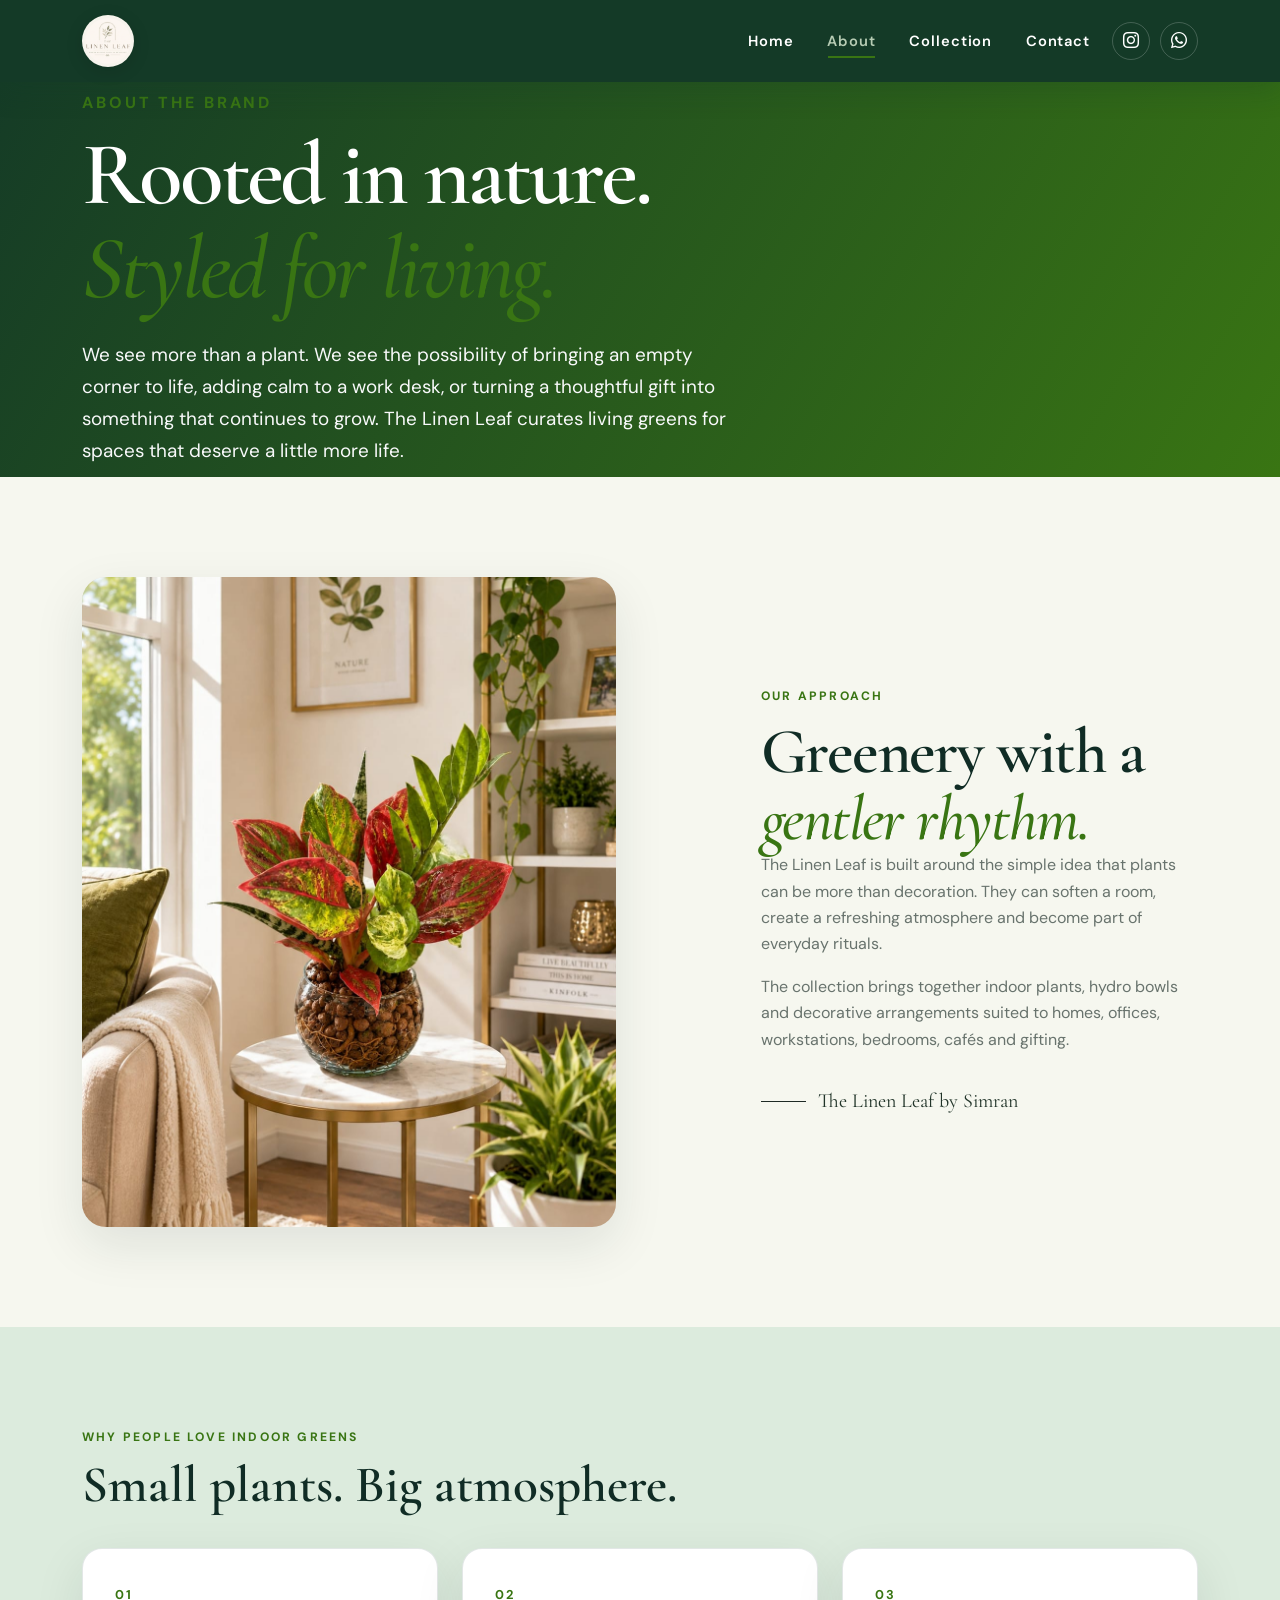
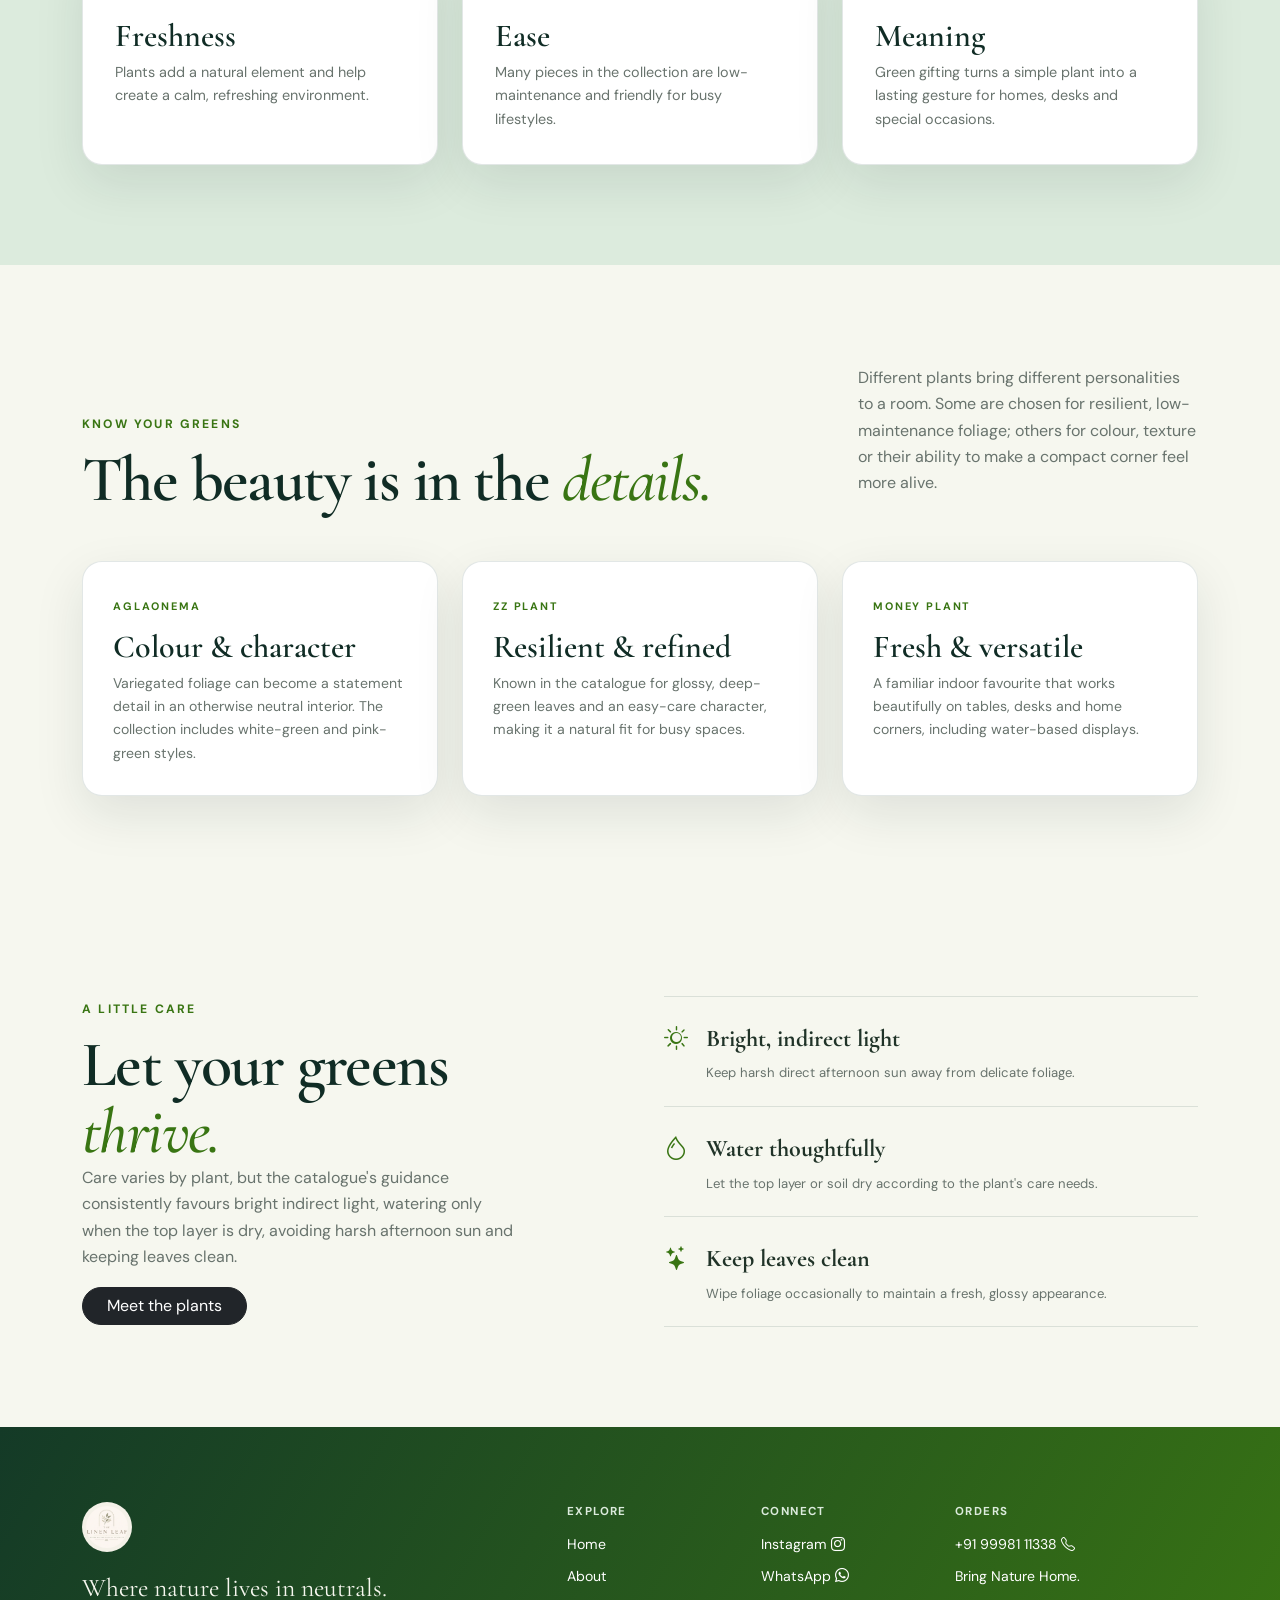
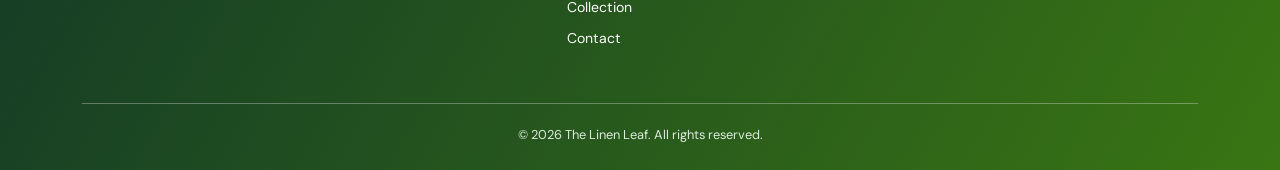
==== commit 6fd7566a: "Update Linen Leaf website design and video" ====
--- a/about.html
+++ b/about.html
@@ -39,12 +39,12 @@
     </div>
   </nav>
 
-  <header class="page-hero">
+  <header class="page-hero about-hero">
     <div class="container">
       <div class="page-hero-copy reveal">
         <p class="eyebrow fs-6">About the brand</p>
         <h1>Rooted in nature.<br><em>Styled for living.</em></h1>
-        <p class="text-light">Welcome to The Linen Leaf by Simran — a premium indoor plant and hydrophonic decor collection where greenery meets understated interiors.</p>
+        <p class="text-light">We see more than a plant. We see the possibility of bringing an empty corner to life, adding calm to a work desk, or turning a thoughtful gift into something that continues to grow. The Linen Leaf curates living greens for spaces that deserve a little more life.</p>
       </div>
     </div>
   </header>
--- a/assets/css/style.css
+++ b/assets/css/style.css
@@ -395,8 +395,8 @@
 .hero-scroll {
   position: absolute;
   z-index: 2;
-  bottom: 32px;
-  right: 4%;
+  bottom: 22px;
+  /* right: 4%; */
   color: #fff;
   display: flex;
   gap: 12px;
@@ -404,7 +404,7 @@
   font-size: .72rem;
   letter-spacing: .15em;
   text-transform: uppercase;
-  writing-mode: vertical-rl
+  /* writing-mode: vertical-rl */
 }
 
 .hero-scroll i {
@@ -1488,7 +1488,7 @@
   margin: 0 !important;
   padding: 10px 16px !important;
 
-  color: #397513 !important;
+  color: #fcfcfc !important;
   writing-mode: horizontal-tb !important;
   font-size: 23px !important;
   letter-spacing: 2px !important;
@@ -1501,14 +1501,18 @@
 
 .hero .hero-scroll span {
   display: inline-block !important;
-  margin: 0 !important;
-  color: #397513 !important;
+  /* margin: 0 !important; */
+  margin-left: 100px;
+  margin-bottom: 25px;
+  font-size: 12px;
+  color: #ffffff !important;
 }
 
 .hero .hero-scroll i {
   display: inline-block !important;
-  color: #397513 !important;
+  color: #ffffff !important;
   font-size: 18px !important;
+   margin-bottom: 25px;
 }
 
 /* Mobile positioning */
@@ -2520,3 +2524,69 @@
     }
 }
 
+/* Extra Short About Header */
+html body header.page-hero.about-hero {
+    min-height: 200px !important;
+    height: auto !important;
+    padding: 90px 0 10px !important;
+    align-items: center !important;
+}
+
+@media (max-width: 767.98px) {
+    html body header.page-hero.about-hero {
+        min-height: auto !important;
+        padding: 85px 0 20px !important;
+    }
+}
+
+/* Hero video sound button */
+.video-sound-btn {
+  position: absolute;
+  top: 105px;
+  right: 25px;
+  z-index: 30;
+
+  display: inline-flex;
+  align-items: center;
+  gap: 9px;
+
+  padding: 11px 17px;
+  border: 1px solid rgba(255, 255, 255, 0.6);
+  border-radius: 50px;
+
+  background: rgba(20, 58, 39, 0.85) !important;
+  color: #fff !important;
+
+  font-size: 14px;
+  cursor: pointer;
+  backdrop-filter: blur(8px);
+  transition: background 0.3s ease;
+}
+
+.video-sound-btn:hover {
+  background: #397513 !important;
+}
+
+.video-sound-btn i {
+  font-size: 18px;
+}
+
+@media (max-width: 767.98px) {
+  .video-sound-btn {
+    top: 85px;
+    right: 15px;
+    padding: 9px 13px;
+    font-size: 12px;
+  }
+}
+
+.hero-scroll {
+    left: 50% !important;
+    right: auto !important;
+    bottom: 20px !important;
+    transform: translateX(-50%) !important;
+    writing-mode: horizontal-tb !important;
+    white-space: nowrap;
+    z-index: 10 !important;
+}
+
